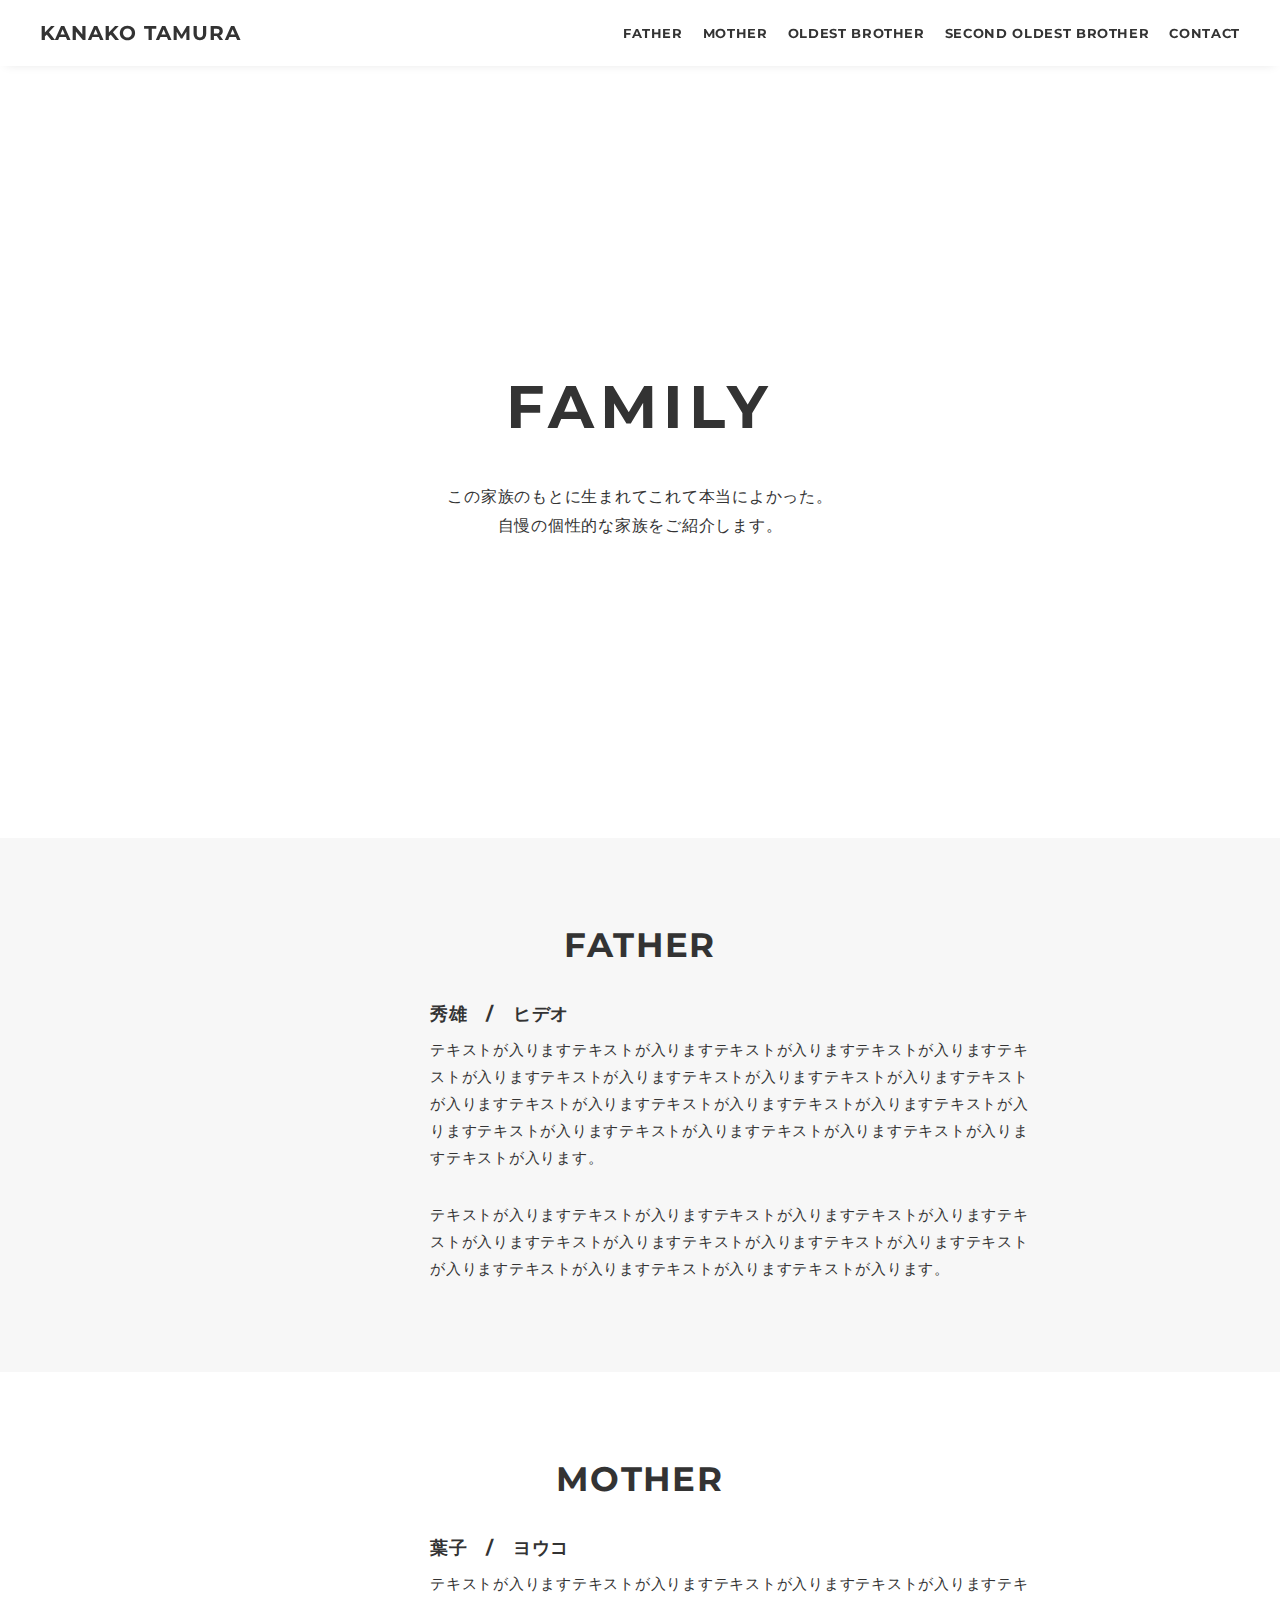
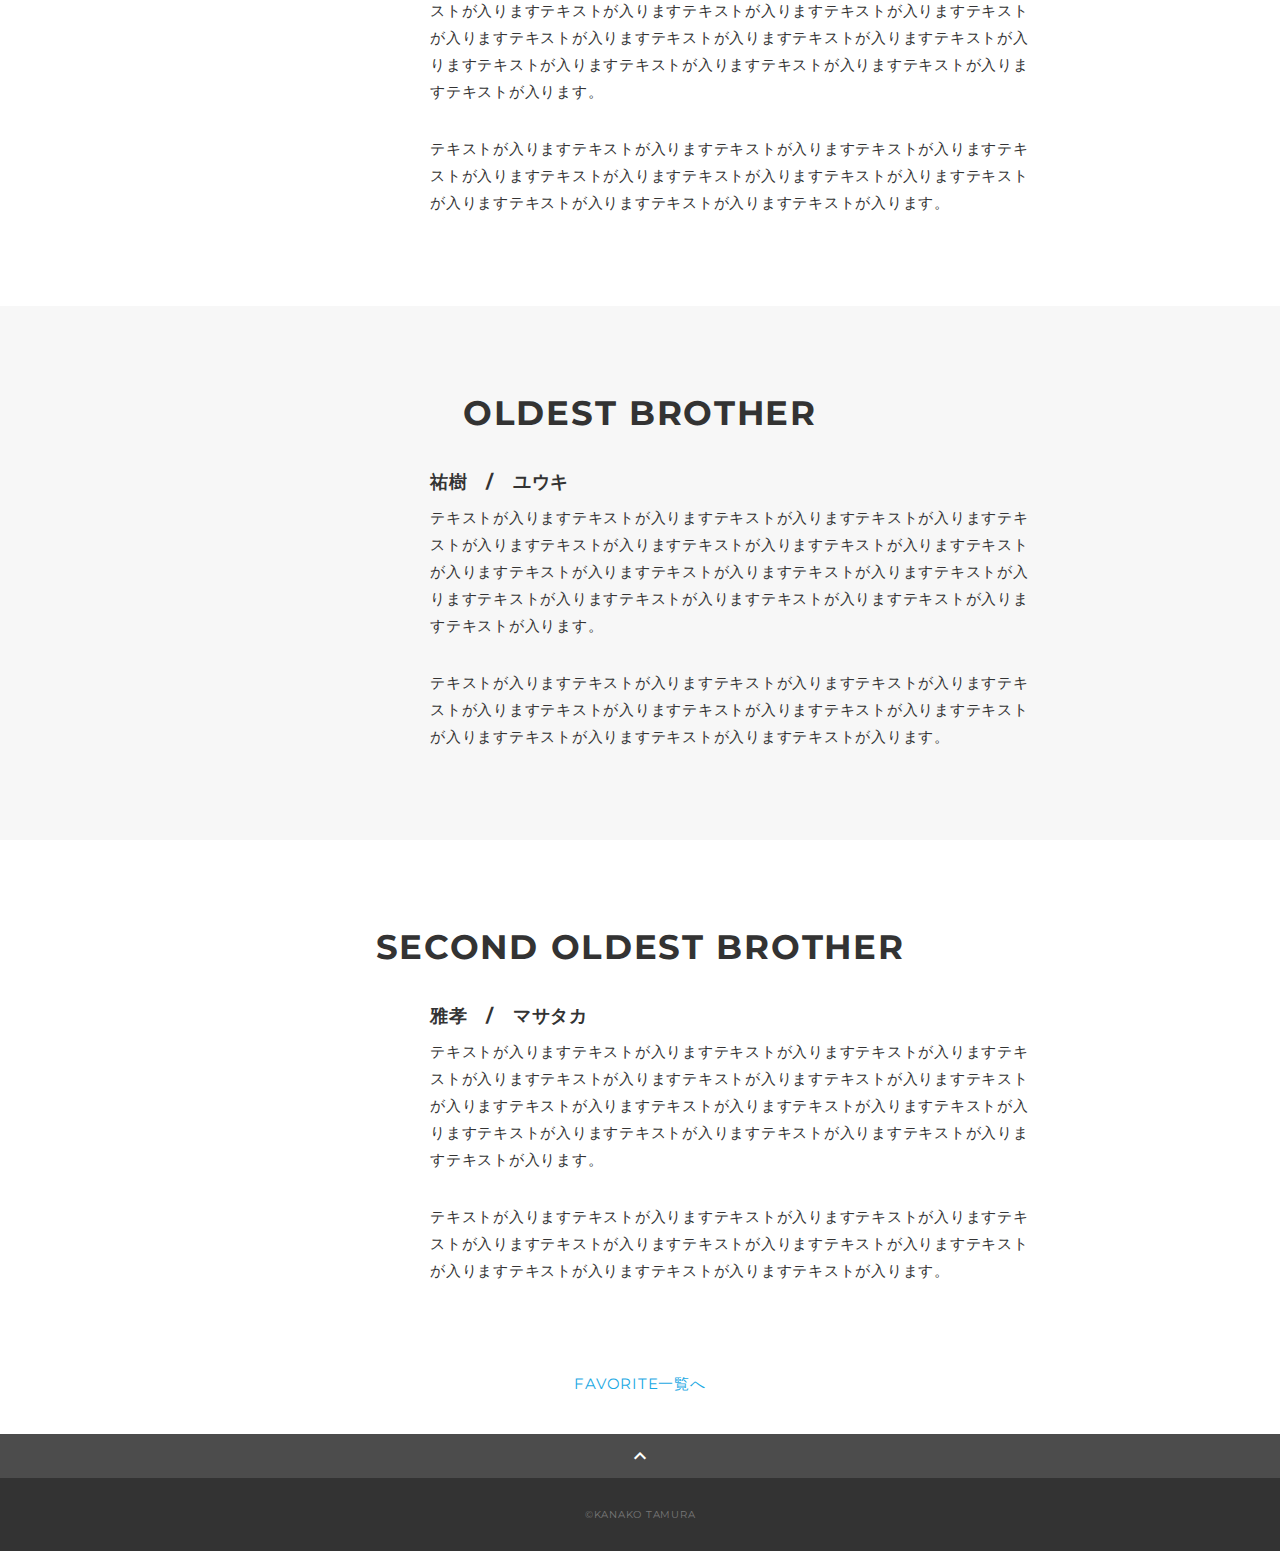
==== WebContent/artists.html @ b6040c91 "eclipseからsixth commit" ====
<!DOCTYPE html>
<html>
<head>
  <meta charset="utf-8">
  <meta name="viewport" content="width=device-width,initial-scale=1">
  <meta name="auther"content="KANAKO TAMURA">
  <meta name="description" content="KANAKO TAMURAのポートフォリオサイトです" />
  <title>KANAKO TAMURA 自己紹介サイト</title>
  <link rel="preconnect" href="https://fonts.gstatic.com">
  <link href="https://fonts.googleapis.com/css2?family=Montserrat:wght@400;700&display=swap" rel="stylesheet">
  <link href="https://fonts.googleapis.com/css?family=Material+Icons+Outlined" rel="stylesheet">
  <link href="css/ress.css" media="all" rel="stylesheet" type="text/css" />
  <link href="css/familystyle.css" media="all" rel="stylesheet" type="text/css" />
  <link rel="shortcut icon" href="img/icon.png" />
  <link rel=”canonical” href=”URLが入る” />
</head>

<body>
  <div class="wrapper">

    <!-- header -->
    <header class="header ">
      <div class="container">
        <h1 class="header-logo">
          <a href="index.html">KANAKO TAMURA</a>
        </h1>
        <nav class="gnav">
          <ul class="gnav-list">
            <li class="gnav-item"><a href="#father">FATHER</a></li>
            <li class="gnav-item"><a href="#mother">MOTHER</a></li>
            <li class="gnav-item"><a href="#oldest brother">OLDEST BROTHER</a></li>
            <li class="gnav-item"><a href="#second oldest brother">SECOND OLDEST BROTHER</a></li>
            <li class="gnav-item"><a href="#contact">CONTACT</a></li>
          </ul>
        </nav>
      </div>
    </header>
    <!-- /header -->

    <main class="content">

    <!-- mv -->
      <div class="mv">
        <div class="mv-container">
          <p class="mv-title">FAMILY</p>
          <p class="mv-text">
            この家族のもとに生まれてこれて<br class="sp-only">本当によかった。<br>
            自慢の個性的な<br class="sp-only">家族をご紹介します。<br>
          </p>
        </div>
      </div>
      <!-- /mv -->

    <!-- father -->
      <section class="father section" id="father">
        <div class="container">
          <h2 class="title">FATHER</h2>
          <div class="profile">
            <p class="profile-img">
              <img src="img/profile.jpg" alt="">
            </p>
            <div class="profile-body">
            <h3>秀雄　/　ヒデオ</h3>
              <p>
                テキストが入りますテキストが入りますテキストが入りますテキストが入りますテキストが入りますテキストが入りますテキストが入りますテキストが入りますテキストが入りますテキストが入りますテキストが入りますテキストが入りますテキストが入りますテキストが入りますテキストが入りますテキストが入りますテキストが入りますテキストが入ります。
              </p>
              <p>
                テキストが入りますテキストが入りますテキストが入りますテキストが入りますテキストが入りますテキストが入りますテキストが入りますテキストが入りますテキストが入りますテキストが入りますテキストが入りますテキストが入ります。
              </p>
            </div>
          </div>
        </div>
      </section>
      <!-- /father -->

      <!-- mother -->
      <section class="maother section" id="mother">
        <div class="container">
          <h2 class="title">MOTHER</h2>
          <div class="profile">
            <p class="profile-img">
              <img src="img/profile.jpg" alt="">
            </p>
            <div class="profile-body">
            <h3>葉子　/　ヨウコ</h3>
              <p>
                テキストが入りますテキストが入りますテキストが入りますテキストが入りますテキストが入りますテキストが入りますテキストが入りますテキストが入りますテキストが入りますテキストが入りますテキストが入りますテキストが入りますテキストが入りますテキストが入りますテキストが入りますテキストが入りますテキストが入りますテキストが入ります。
              </p>
              <p>
                テキストが入りますテキストが入りますテキストが入りますテキストが入りますテキストが入りますテキストが入りますテキストが入りますテキストが入りますテキストが入りますテキストが入りますテキストが入りますテキストが入ります。
              </p>
            </div>
          </div>
        </div>
      </section>
      <!-- /mother -->

      <!-- oldest brother -->
      <section class="oldest brother section" id="oldest brother">
        <div class="container">
          <h2 class="title">OLDEST BROTHER</h2>
          <div class="profile">
            <p class="profile-img">
              <img src="img/profile.jpg" alt="">
            </p>
            <div class="profile-body">
            <h3>祐樹　/　ユウキ</h3>
              <p>
                テキストが入りますテキストが入りますテキストが入りますテキストが入りますテキストが入りますテキストが入りますテキストが入りますテキストが入りますテキストが入りますテキストが入りますテキストが入りますテキストが入りますテキストが入りますテキストが入りますテキストが入りますテキストが入りますテキストが入りますテキストが入ります。
              </p>
              <p>
                テキストが入りますテキストが入りますテキストが入りますテキストが入りますテキストが入りますテキストが入りますテキストが入りますテキストが入りますテキストが入りますテキストが入りますテキストが入りますテキストが入ります。
              </p>
            </div>
          </div>
        </div>
      </section>
      <!-- /oldest brother -->

      <!-- second oldest brother -->
      <section class="second oldest brother section" id="second oldest brother">
        <div class="container">
          <h2 class="title">SECOND OLDEST BROTHER</h2>
          <div class="profile">
            <p class="profile-img">
              <img src="img/profile.jpg" alt="">
            </p>
            <div class="profile-body">
            <h3>雅孝　/　マサタカ</h3>
              <p>
                テキストが入りますテキストが入りますテキストが入りますテキストが入りますテキストが入りますテキストが入りますテキストが入りますテキストが入りますテキストが入りますテキストが入りますテキストが入りますテキストが入りますテキストが入りますテキストが入りますテキストが入りますテキストが入りますテキストが入りますテキストが入ります。
              </p>
              <p>
                テキストが入りますテキストが入りますテキストが入りますテキストが入りますテキストが入りますテキストが入りますテキストが入りますテキストが入りますテキストが入りますテキストが入りますテキストが入りますテキストが入ります。
              </p>
            </div>
          </div>
        </div>
      </section>
      <!-- /second oldest brother -->

      <section>
      <div class="home-link">
            <a href="./#works">FAVORITE一覧へ</a>
        </div>
      </section>

      <div class="page-top" id="js-page-top">
        <span class="material-icons-outlined">expand_less</span>
      </div>
    </main>

    <!-- footer -->
    <footer class="footer">
      <div class="copyright">&copy;KANAKO TAMURA</div>
    </footer>
    <!-- /footer -->

  </div>
  <script src="https://ajax.googleapis.com/ajax/libs/jquery/3.6.0/jquery.min.js"></script>
  <script type='text/javascript' src="js/script.js"></script>
</body>
</html>
---- WebContent/css/ress.css ----
/*!
 * ress.css • v3.0.1
 * MIT License
 * github.com/filipelinhares/ress
 */

/* # =================================================================
   # Global selectors
   # ================================================================= */

html {
  box-sizing: border-box;
  word-break: normal;
  -moz-tab-size: 4;
  tab-size: 4;

  -webkit-text-size-adjust: 100%; /* Prevent adjustments of font size after orientation changes in iOS */
}

*,
::before,
::after {
  box-sizing: inherit;
  background-repeat: no-repeat; /* Set `background-repeat: no-repeat` to all elements and pseudo elements */
}

::before,
::after {
  vertical-align: inherit;
  text-decoration: inherit; /* Inherit text-decoration and vertical align to ::before and ::after pseudo elements */
}

* {
  margin: 0;
  padding: 0; /* Reset `padding` and `margin` of all elements */
}

/* # =================================================================
   # General elements
   # ================================================================= */

hr {
  overflow: visible; /* Show the overflow in Edge and IE */
  height: 0; /* Add the correct box sizing in Firefox */
}

details,
main {
  display: block; /* Render the `main` element consistently in IE. */
}

summary {
  display: list-item; /* Add the correct display in all browsers */
}

small {
  font-size: 80%; /* Set font-size to 80% in `small` elements */
}

[hidden] {
  display: none; /* Add the correct display in IE */
}

abbr[title] {
  /* Add the correct text decoration in Chrome, Edge, IE, Opera, and Safari */
  text-decoration: underline;
  text-decoration: underline dotted;
  border-bottom: none; /* Remove the bottom border in Chrome 57 */
}

a {
  background-color: transparent; /* Remove the gray background on active links in IE 10 */
}

a:active,
a:hover {
  outline-width: 0; /* Remove the outline when hovering in all browsers */
}

code,
kbd,
pre,
samp {
  font-family: monospace, monospace; /* Specify the font family of code elements */
}

pre {
  font-size: 1em; /* Correct the odd `em` font sizing in all browsers */
}

b,
strong {
  font-weight: bolder; /* Add the correct font weight in Chrome, Edge, and Safari */
}

/* https://gist.github.com/unruthless/413930 */
sub,
sup {
  position: relative;
  font-size: 75%;
  line-height: 0;
  vertical-align: baseline;
}

sub {
  bottom: -.25em;
}

sup {
  top: -.5em;
}

/* # =================================================================
   # Forms
   # ================================================================= */

input {
  border-radius: 0;
}

/* Replace pointer cursor in disabled elements */
[disabled] {
  cursor: default;
}

[type="number"]::-webkit-container-spin-button,
[type="number"]::-webkit-outer-spin-button {
  height: auto; /* Correct the cursor style of increment and decrement buttons in Chrome */
}

[type="search"] {
  outline-offset: -2px; /* Correct the outline style in Safari */

  -webkit-appearance: textfield; /* Correct the odd appearance in Chrome and Safari */
}

[type="search"]::-webkit-search-decoration {
  -webkit-appearance: none; /* Remove the container padding in Chrome and Safari on macOS */
}

textarea {
  overflow: auto; /* Internet Explorer 11+ */
  resize: vertical; /* Specify textarea resizability */
}

button,
input,
optgroup,
select,
textarea {
  font: inherit; /* Specify font inheritance of form elements */
}

optgroup {
  font-weight: bold; /* Restore the font weight unset by the previous rule */
}

button {
  overflow: visible; /* Address `overflow` set to `hidden` in IE 8/9/10/11 */
}

button,
select {
  text-transform: none; /* Firefox 40+, Internet Explorer 11- */
}

/* Apply cursor pointer to button elements */
button,
[type="button"],
[type="reset"],
[type="submit"],
[role="button"] {
  cursor: pointer;
  color: inherit;
}

/* Remove container padding and border in Firefox 4+ */
button::-moz-focus-container,
[type="button"]::-moz-focus-container,
[type="reset"]::-moz-focus-container,
[type="submit"]::-moz-focus-container {
  padding: 0;
  border-style: none;
}

/* Replace focus style removed in the border reset above */
button:-moz-focusring,
[type="button"]::-moz-focus-container,
[type="reset"]::-moz-focus-container,
[type="submit"]::-moz-focus-container {
  outline: 1px dotted ButtonText;
}

button,
html [type="button"],
/* Prevent a WebKit bug where (2) destroys native `audio` and `video`controls in Android 4 */
[type="reset"],
[type="submit"] {
  -webkit-appearance: button; /* Correct the inability to style clickable types in iOS */
}

/* Remove the default button styling in all browsers */
button,
input,
select,
textarea {
  border-style: none;
  background-color: transparent;
}

/* Style select like a standard input */
select {
  -webkit-appearance: none; /* Chrome 41+ */
  -moz-appearance: none; /* Firefox 36+ */
}

select::-ms-expand {
  display: none; /* Internet Explorer 11+ */
}

select::-ms-value {
  color: currentColor; /* Internet Explorer 11+ */
}

legend {
  display: table; /* Correct the text wrapping in Edge and IE */
  max-width: 100%; /* Correct the text wrapping in Edge and IE */
  max-width: 100%; /* Correct the text wrapping in Edge 18- and IE */
  white-space: normal; /* Correct the text wrapping in Edge and IE */
  color: inherit; /* Correct the color inheritance from `fieldset` elements in IE */
  border: 0; /* Correct `color` not being inherited in IE 8/9/10/11 */
}

::-webkit-file-upload-button {
  font: inherit; /* Change font properties to `inherit` in Chrome and Safari */
  color: inherit;
  /* Correct the inability to style clickable types in iOS and Safari */

  -webkit-appearance: button;
}

/* # =================================================================
   # Specify media element style
   # ================================================================= */

img {
  border-style: none; /* Remove border when inside `a` element in IE 8/9/10 */
}

/* Add the correct vertical alignment in Chrome, Firefox, and Opera */
progress {
  vertical-align: baseline;
}

/* # =================================================================
   # Accessibility
   # ================================================================= */

/* Hide content from screens but not screenreaders */
@media screen {
  [hidden~="screen"] {
    display: inherit;
  }
  [hidden~="screen"]:not(:active):not(:focus):not(:target) {
    position: absolute !important;
    clip: rect(0 0 0 0) !important;
  }
}

/* Specify the progress cursor of updating elements */
[aria-busy="true"] {
  cursor: progress;
}

/* Specify the pointer cursor of trigger elements */
[aria-controls] {
  cursor: pointer;
}

/* Specify the unstyled cursor of disabled, not-editable, or otherwise inoperable elements */
[aria-disabled] {
  cursor: default;
}
---- WebContent/css/familystyle.css ----
body {
  font-family: "Montserrat","Helvetica Neue",Arial,"Hiragino Kaku Gothic ProN","Hiragino Sans",Meiryo,sans-serif;
  font-size: 15px;
  letter-spacing: .05em;
  color: #333;
}

a {
  transition: opacity .3s;
  text-decoration: none;
  color: #1ca9e3;
}

img {
  max-width: 100%;
  height: auto;
  vertical-align: bottom;
  border-style: none;
}
.pc-only {
  display: block;
}

.sp-only {
  display: none;
}

/*--------------------------------
 レイアウト
---------------------------------*/
.wrapper {
  padding-top: 73px;
}

.section {
  padding: 90px 0;
}

.section:nth-of-type(odd) {
  background-color: #f7f7f7;
}

.container {
  max-width: 1340px;
  margin: 0 auto;
  padding: 0 40px;
}

/*--------------------------------
 見出し
---------------------------------*/
.title {
  font-size: 34px;
  font-weight: bold;
  line-height: 1;
  margin-bottom: 40px;
  text-align: center;
  letter-spacing: .05em;
  color: #333;
}

.lead {
  font-size: 16px;
  line-height: 1.8;
  margin-bottom: 30px;
}

/*--------------------------------
ヘッダー
---------------------------------*/
.header {
  position: fixed;
  top: 0;
  z-index: 1;
  width: 100%;
  background-color: #fff;
  box-shadow: 0 5px 10px -6px rgba(0,0,0,.1);
}

.header .container {
  display: flex;
  align-items: center;
  justify-content: space-between;
  padding: 20px 40px;
}

.header-logo {
  font-size: 20px;
  font-weight: bold;
  line-height: 1.2;
  margin-right: 20px;
  letter-spacing: .05em;
}

.header-logo a {
  color: #333;
}

.gnav-list {
  display: flex;
  justify-content: space-between;
  list-style: none;
}

.gnav-item:not(:last-child) {
  margin-right: 20px;
}

.gnav-item a {
  position: relative;
  font-size: 13px;
  font-weight: bold;
  display: inline-block;
  padding: 5px 0;
  transition: .3s;
  letter-spacing: .05em;
  color: #333;
}
.gnav-item a:after {
  position: absolute;
  bottom: 0;
  left: 50%;
  width: 0;
  height: 3px;
  content: "";
  transition: .3s;
  -webkit-transform: translateX(-50%);
  transform: translateX(-50%);
  background-color: #333;
}

.gnav-item a:hover:after {
  width: 100%;
}

/*--------------------------------
 メインビジュアル
---------------------------------*/
.mv {
  display: flex;
  align-items: center;
  justify-content: center;
  height: 85vh;
  text-align: center;
}

.mv-container {
  padding: 0 40px;
}

.mv-title {
  font-size: 60px;
  font-weight: bold;
  line-height: 1.2;
  margin-bottom: 40px;
  letter-spacing: .1em;
}

.mv-text {
  font-size: 16px;
  line-height: 1.8;
}


/*--------------------------------
 FAMILY
---------------------------------*/
.profile {
  display: flex;
  flex-wrap: wrap;
  max-width: 800px;
  margin: 0 auto;
}

.profile-img {
  width: 20%;
  margin-right: 30px;
  border-radius: 50%;
}
.profile-img img {
  border-radius: 50%;
  box-shadow: 0px 0px 5px #999;
}

.profile-body {
  flex: 1;
}

.profile-body h3{
  margin-bottom: 10px;
}

.profile-body p {
  font-size: 15px;
  line-height: 1.8;
}

.profile-body p:not(:last-child) {
  margin-bottom: 30px;
}

.home-link {
  text-align: center;
  margin-bottom: 40px;
}

/*--------------------------------
 ページトップ
---------------------------------*/
.page-top {
  font-weight: bold;
  padding: 10px;
  cursor: pointer;
  text-align: center;
  background-color: #4c4c4c;
}

.page-top .material-icons-outlined {
  vertical-align: bottom;
  color: #fff;
}

/*--------------------------------
 フッター
---------------------------------*/
.footer {
  padding: 30px;
  background-color: #333;
}

.copyright {
  font-size: 10px;
  text-align: center;
  color: #797979;
}
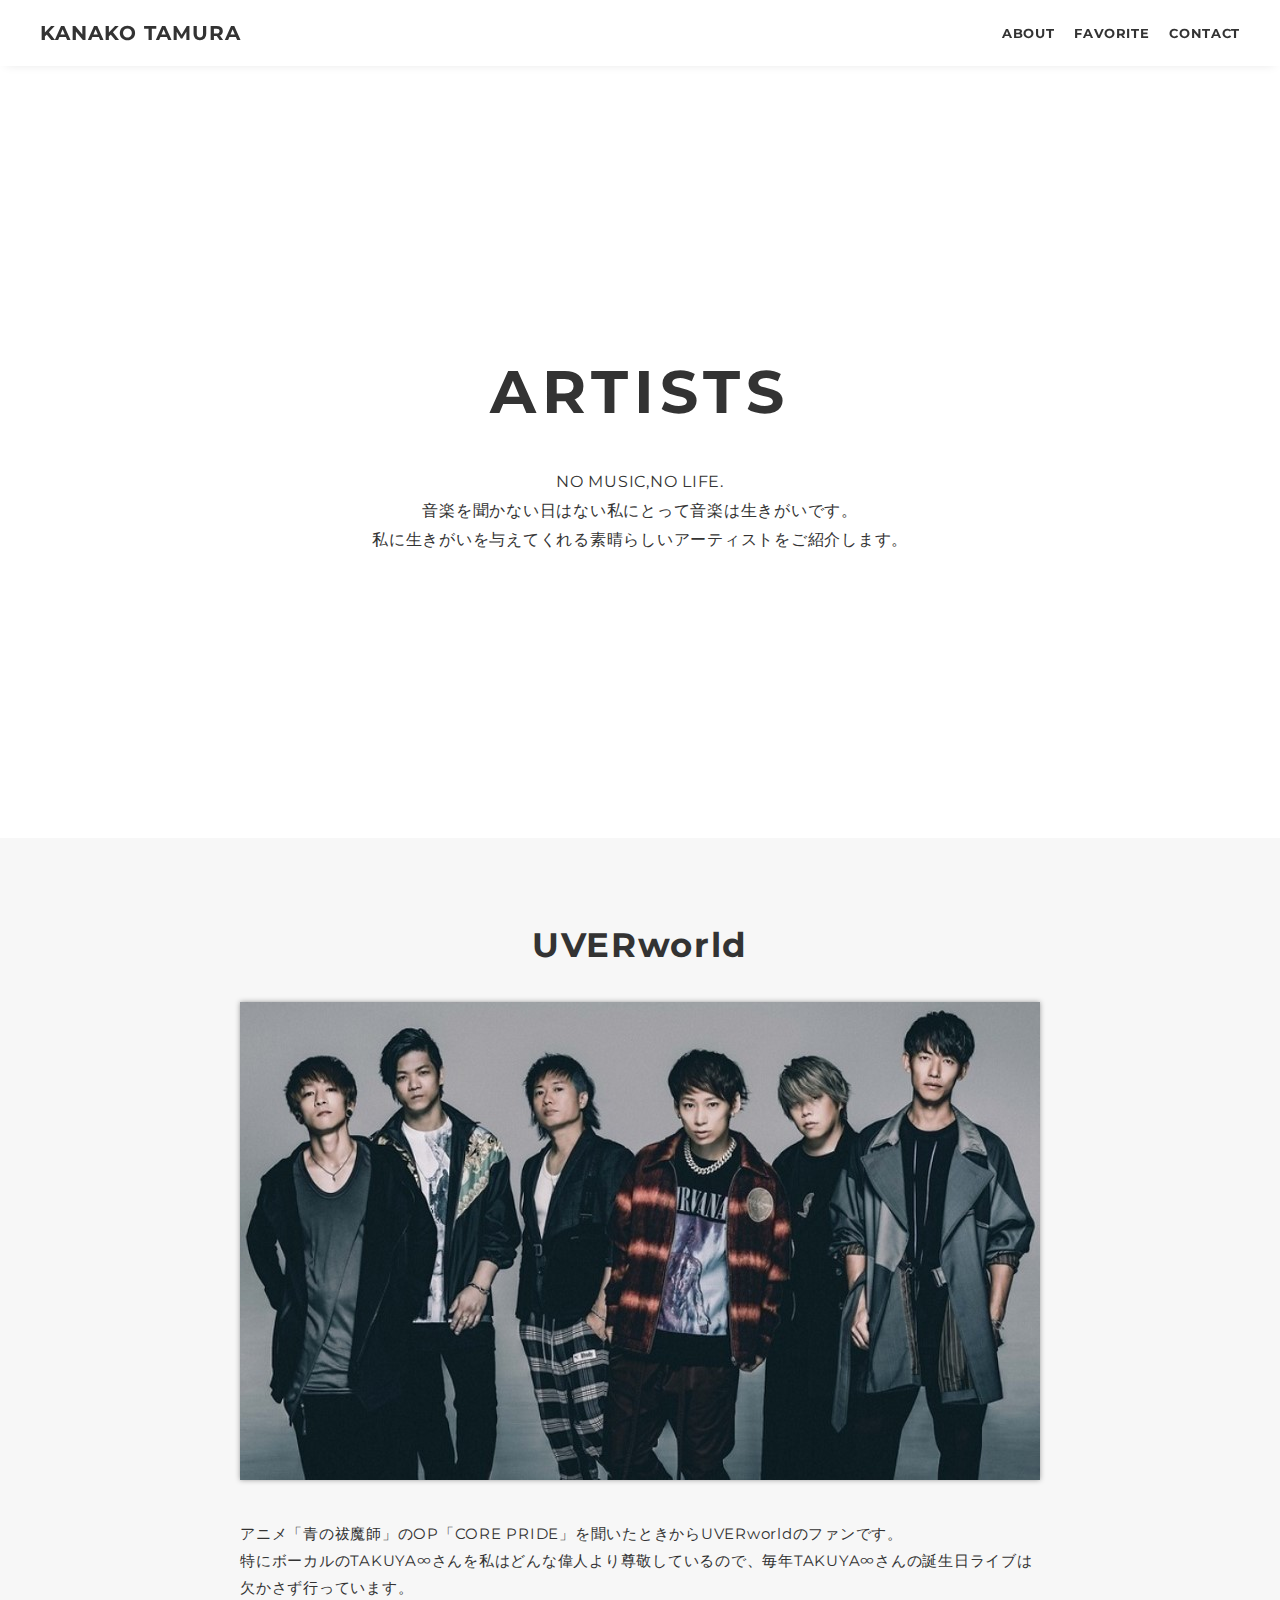
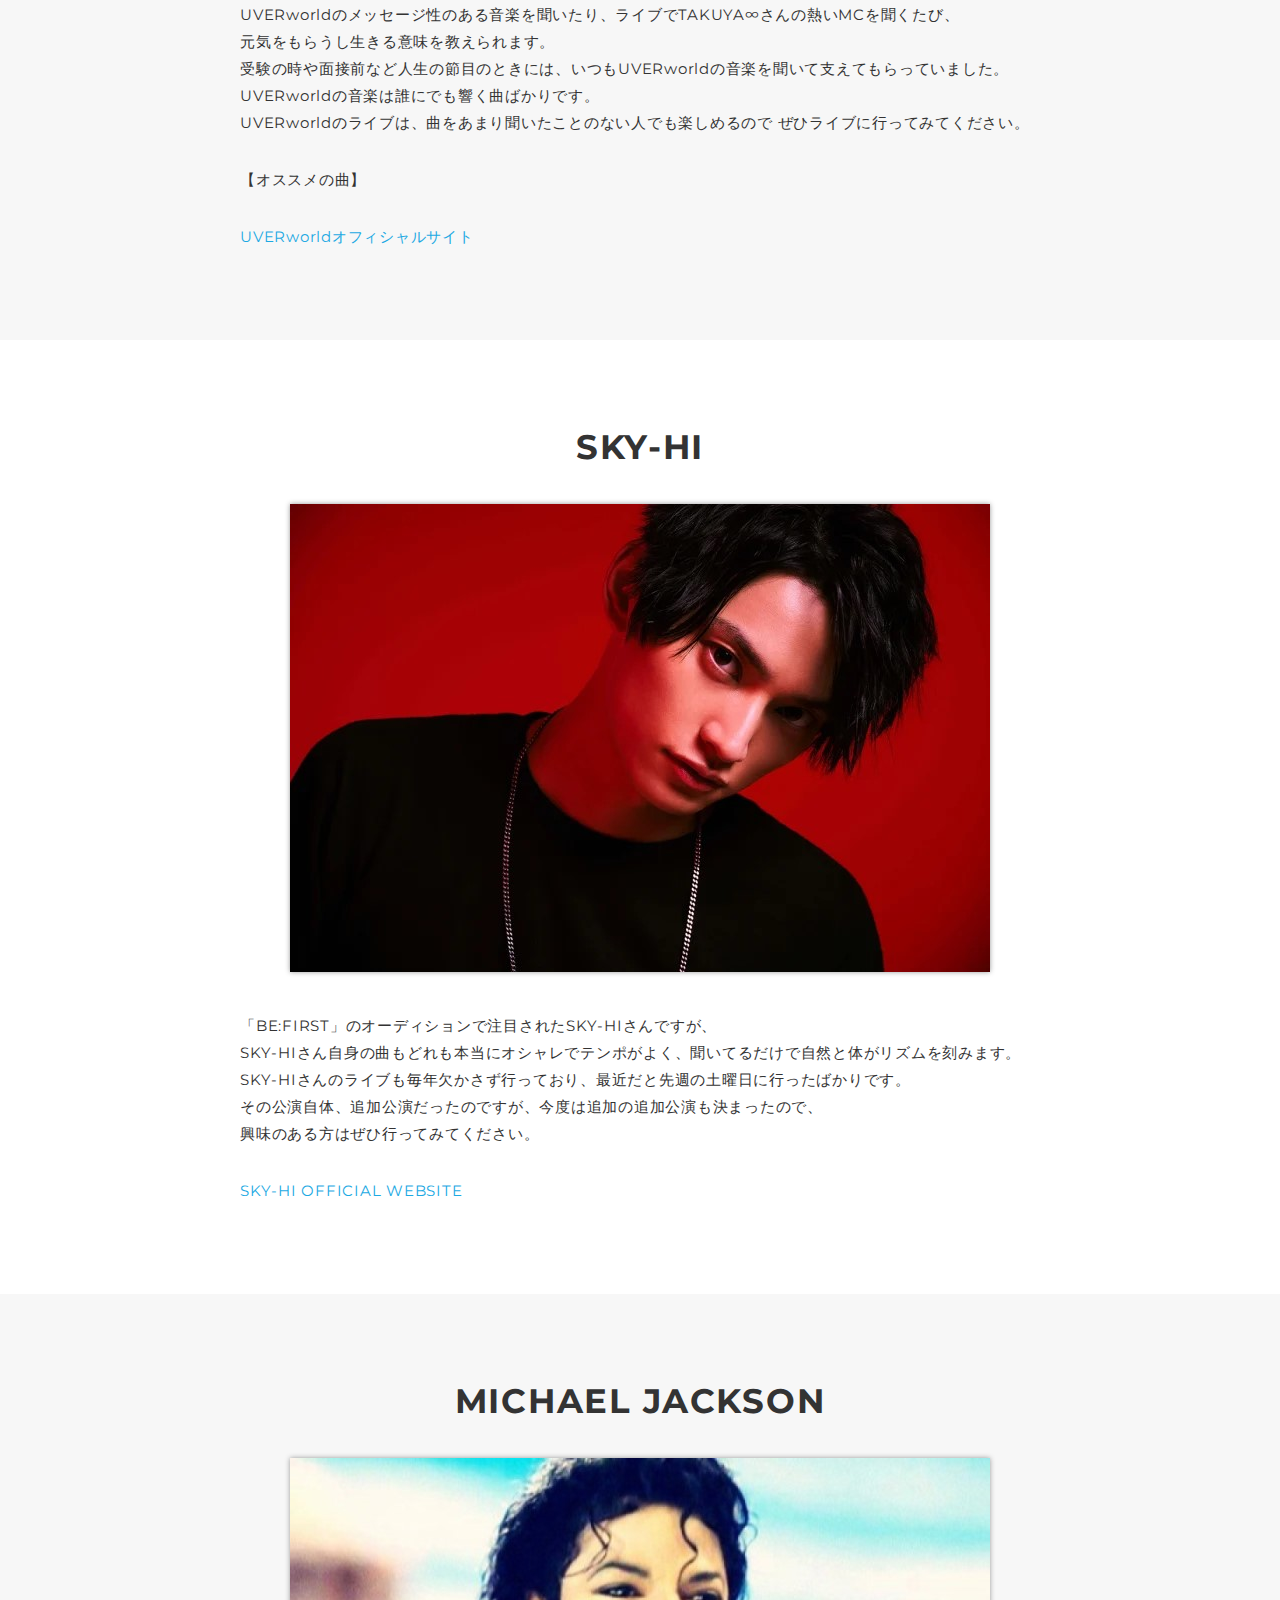
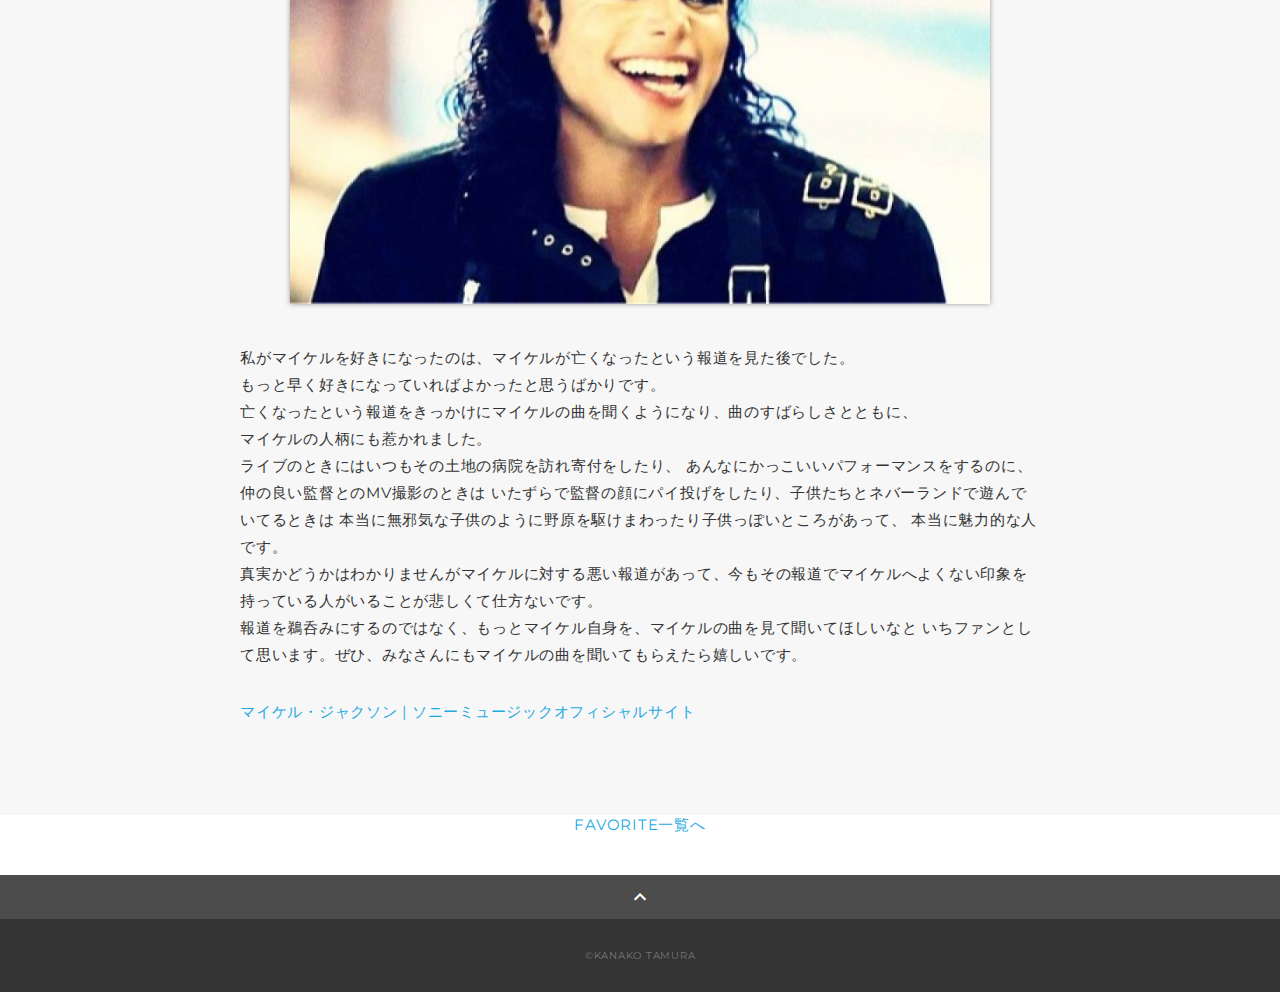
==== commit 2bce0bb4: "eclipseからseventh commit" ====
--- a/WebContent/artists.html
+++ b/WebContent/artists.html
@@ -10,7 +10,7 @@
   <link href="https://fonts.googleapis.com/css2?family=Montserrat:wght@400;700&display=swap" rel="stylesheet">
   <link href="https://fonts.googleapis.com/css?family=Material+Icons+Outlined" rel="stylesheet">
   <link href="css/ress.css" media="all" rel="stylesheet" type="text/css" />
-  <link href="css/familystyle.css" media="all" rel="stylesheet" type="text/css" />
+  <link href="css/artistsstyle.css" media="all" rel="stylesheet" type="text/css" />
   <link rel="shortcut icon" href="img/icon.png" />
   <link rel=”canonical” href=”URLが入る” />
 </head>
@@ -26,11 +26,9 @@
         </h1>
         <nav class="gnav">
           <ul class="gnav-list">
-            <li class="gnav-item"><a href="#father">FATHER</a></li>
-            <li class="gnav-item"><a href="#mother">MOTHER</a></li>
-            <li class="gnav-item"><a href="#oldest brother">OLDEST BROTHER</a></li>
-            <li class="gnav-item"><a href="#second oldest brother">SECOND OLDEST BROTHER</a></li>
-            <li class="gnav-item"><a href="#contact">CONTACT</a></li>
+            <li class="gnav-item"><a href="index.html#about">ABOUT</a></li>
+            <li class="gnav-item"><a href="index.html#favorite">FAVORITE</a></li>
+            <li class="gnav-item"><a href="index.html#contact">CONTACT</a></li>
           </ul>
         </nav>
       </div>
@@ -42,10 +40,11 @@
     <!-- mv -->
       <div class="mv">
         <div class="mv-container">
-          <p class="mv-title">FAMILY</p>
+          <p class="mv-title">ARTISTS</p>
           <p class="mv-text">
-            この家族のもとに生まれてこれて<br class="sp-only">本当によかった。<br>
-            自慢の個性的な<br class="sp-only">家族をご紹介します。<br>
+            NO MUSIC,<br class="sp-only">NO LIFE.<br>
+            音楽を聞かない日はない私にとって<br class="sp-only">音楽は生きがいです。<br>
+            私に生きがいを与えてくれる素晴らしいアーティストをご紹介します。
           </p>
         </div>
       </div>
@@ -54,90 +53,106 @@
     <!-- father -->
       <section class="father section" id="father">
         <div class="container">
-          <h2 class="title">FATHER</h2>
-          <div class="profile">
-            <p class="profile-img">
-              <img src="img/profile.jpg" alt="">
-            </p>
+          <h2 class="title">UVERworld</h2>
+          <div class="profile-img">
+              <img src="img/artists2.jpg" alt="">
+            </div>
+            <div class="profile">
             <div class="profile-body">
-            <h3>秀雄　/　ヒデオ</h3>
               <p>
-                テキストが入りますテキストが入りますテキストが入りますテキストが入りますテキストが入りますテキストが入りますテキストが入りますテキストが入りますテキストが入りますテキストが入りますテキストが入りますテキストが入りますテキストが入りますテキストが入りますテキストが入りますテキストが入りますテキストが入りますテキストが入ります。
+              アニメ「青の祓魔師」のOP「CORE PRIDE」を聞いたときからUVERworldのファンです。
+              <br>
+              特にボーカルのTAKUYA∞さんを私はどんな偉人より尊敬しているので、毎年TAKUYA∞さんの誕生日ライブは
+              <br>欠かさず行っています。
+              <br>
+              UVERworldのメッセージ性のある音楽を聞いたり、ライブでTAKUYA∞さんの熱いMCを聞くたび、
+              <br>元気をもらうし生きる意味を教えられます。
+              <br>
+              受験の時や面接前など人生の節目のときには、いつもUVERworldの音楽を聞いて支えてもらっていました。
+               UVERworldの音楽は誰にでも響く曲ばかりです。
+               <br>
+               UVERworldのライブは、曲をあまり聞いたことのない人でも楽しめるので
+               ぜひライブに行ってみてください。
               </p>
               <p>
-                テキストが入りますテキストが入りますテキストが入りますテキストが入りますテキストが入りますテキストが入りますテキストが入りますテキストが入りますテキストが入りますテキストが入りますテキストが入りますテキストが入ります。
+              【オススメの曲】
               </p>
+              <p>
+              <a href="https://www.uverworld.com#homepage_design">UVERworldオフィシャルサイト</a>
+                </p>
             </div>
           </div>
         </div>
       </section>
       <!-- /father -->
 
-      <!-- mother -->
-      <section class="maother section" id="mother">
+      <!-- father -->
+      <section class="father section" id="father">
         <div class="container">
-          <h2 class="title">MOTHER</h2>
-          <div class="profile">
-            <p class="profile-img">
-              <img src="img/profile.jpg" alt="">
-            </p>
+          <h2 class="title">SKY-HI</h2>
+          <div class="profile-img">
+              <img src="img/artists3.jpg" alt="">
+            </div>
+            <div class="profile">
             <div class="profile-body">
-            <h3>葉子　/　ヨウコ</h3>
               <p>
-                テキストが入りますテキストが入りますテキストが入りますテキストが入りますテキストが入りますテキストが入りますテキストが入りますテキストが入りますテキストが入りますテキストが入りますテキストが入りますテキストが入りますテキストが入りますテキストが入りますテキストが入りますテキストが入りますテキストが入りますテキストが入ります。
+               「BE:FIRST」のオーディションで注目されたSKY-HIさんですが、
+               <br>
+               SKY-HIさん自身の曲もどれも本当にオシャレでテンポがよく、聞いてるだけで自然と体がリズムを刻みます。
+               <br>
+               SKY-HIさんのライブも毎年欠かさず行っており、最近だと先週の土曜日に行ったばかりです。
+               <br>
+               その公演自体、追加公演だったのですが、今度は追加の追加公演も決まったので、
+               <br>
+               興味のある方はぜひ行ってみてください。
               </p>
               <p>
-                テキストが入りますテキストが入りますテキストが入りますテキストが入りますテキストが入りますテキストが入りますテキストが入りますテキストが入りますテキストが入りますテキストが入りますテキストが入りますテキストが入ります。
-              </p>
+              <a href="https://avex.jp/skyhi/#homepage_design">SKY-HI OFFICIAL WEBSITE</a>
+                </p>
             </div>
           </div>
         </div>
       </section>
-      <!-- /mother -->
+      <!-- /father -->
 
-      <!-- oldest brother -->
-      <section class="oldest brother section" id="oldest brother">
+      <!-- father -->
+      <section class="father section" id="father">
         <div class="container">
-          <h2 class="title">OLDEST BROTHER</h2>
-          <div class="profile">
-            <p class="profile-img">
-              <img src="img/profile.jpg" alt="">
-            </p>
+          <h2 class="title">MICHAEL JACKSON</h2>
+          <div class="profile-img">
+              <img src="img/artists4.jpg" alt="">
+            </div>
+            <div class="profile">
             <div class="profile-body">
-            <h3>祐樹　/　ユウキ</h3>
               <p>
-                テキストが入りますテキストが入りますテキストが入りますテキストが入りますテキストが入りますテキストが入りますテキストが入りますテキストが入りますテキストが入りますテキストが入りますテキストが入りますテキストが入りますテキストが入りますテキストが入りますテキストが入りますテキストが入りますテキストが入りますテキストが入ります。
+              私がマイケルを好きになったのは、マイケルが亡くなったという報道を見た後でした。
+              <br>
+              もっと早く好きになっていればよかったと思うばかりです。
+              <br>
+              亡くなったという報道をきっかけにマイケルの曲を聞くようになり、曲のすばらしさとともに、
+              <br>
+              マイケルの人柄にも惹かれました。
+              <br>
+              ライブのときにはいつもその土地の病院を訪れ寄付をしたり、
+              あんなにかっこいいパフォーマンスをするのに、仲の良い監督とのMV撮影のときは
+              いたずらで監督の顔にパイ投げをしたり、子供たちとネバーランドで遊んでいてるときは
+              本当に無邪気な子供のように野原を駆けまわったり子供っぽいところがあって、
+              本当に魅力的な人です。
+              <br>
+              真実かどうかはわかりませんがマイケルに対する悪い報道があって、今もその報道でマイケルへよくない印象を
+              持っている人がいることが悲しくて仕方ないです。
+              <br>
+              報道を鵜呑みにするのではなく、もっとマイケル自身を、マイケルの曲を見て聞いてほしいなと
+              いちファンとして思います。ぜひ、みなさんにもマイケルの曲を聞いてもらえたら嬉しいです。
               </p>
               <p>
-                テキストが入りますテキストが入りますテキストが入りますテキストが入りますテキストが入りますテキストが入りますテキストが入りますテキストが入りますテキストが入りますテキストが入りますテキストが入りますテキストが入ります。
-              </p>
+              <a href="https://www.sonymusic.co.jp/artist/MichaelJackson/#homepage_design">マイケル・ジャクソン | ソニーミュージックオフィシャルサイト</a>
+                </p>
             </div>
           </div>
         </div>
       </section>
-      <!-- /oldest brother -->
-
-      <!-- second oldest brother -->
-      <section class="second oldest brother section" id="second oldest brother">
-        <div class="container">
-          <h2 class="title">SECOND OLDEST BROTHER</h2>
-          <div class="profile">
-            <p class="profile-img">
-              <img src="img/profile.jpg" alt="">
-            </p>
-            <div class="profile-body">
-            <h3>雅孝　/　マサタカ</h3>
-              <p>
-                テキストが入りますテキストが入りますテキストが入りますテキストが入りますテキストが入りますテキストが入りますテキストが入りますテキストが入りますテキストが入りますテキストが入りますテキストが入りますテキストが入りますテキストが入りますテキストが入りますテキストが入りますテキストが入りますテキストが入りますテキストが入ります。
-              </p>
-              <p>
-                テキストが入りますテキストが入りますテキストが入りますテキストが入りますテキストが入りますテキストが入りますテキストが入りますテキストが入りますテキストが入りますテキストが入りますテキストが入りますテキストが入ります。
-              </p>
-            </div>
-          </div>
-        </div>
-      </section>
-      <!-- /second oldest brother -->
+      <!-- /father -->
 
       <section>
       <div class="home-link">
--- a/WebContent/css/artistsstyle.css
+++ b/WebContent/css/artistsstyle.css
@@ -0,0 +1,236 @@
+body {
+  font-family: "Montserrat","Helvetica Neue",Arial,"Hiragino Kaku Gothic ProN","Hiragino Sans",Meiryo,sans-serif;
+  font-size: 15px;
+  letter-spacing: .05em;
+  color: #333;
+}
+
+a {
+  transition: opacity .3s;
+  text-decoration: none;
+  color: #1ca9e3;
+}
+
+img {
+  max-width: 100%;
+  height: auto;
+  vertical-align: bottom;
+  border-style: none;
+}
+.pc-only {
+  display: block;
+}
+
+.sp-only {
+  display: none;
+}
+
+/*--------------------------------
+ レイアウト
+---------------------------------*/
+.wrapper {
+  padding-top: 73px;
+}
+
+.section {
+  padding: 90px 0;
+}
+
+.section:nth-of-type(odd) {
+  background-color: #f7f7f7;
+}
+
+.container {
+  max-width: 1340px;
+  margin: 0 auto;
+  padding: 0 40px;
+}
+
+/*--------------------------------
+ 見出し
+---------------------------------*/
+.title {
+  font-size: 34px;
+  font-weight: bold;
+  line-height: 1;
+  margin-bottom: 40px;
+  text-align: center;
+  letter-spacing: .05em;
+  color: #333;
+}
+
+.lead {
+  font-size: 16px;
+  line-height: 1.8;
+  margin-bottom: 30px;
+}
+
+/*--------------------------------
+ヘッダー
+---------------------------------*/
+.header {
+  position: fixed;
+  top: 0;
+  z-index: 1;
+  width: 100%;
+  background-color: #fff;
+  box-shadow: 0 5px 10px -6px rgba(0,0,0,.1);
+}
+
+.header .container {
+  display: flex;
+  align-items: center;
+  justify-content: space-between;
+  padding: 20px 40px;
+}
+
+.header-logo {
+  font-size: 20px;
+  font-weight: bold;
+  line-height: 1.2;
+  margin-right: 20px;
+  letter-spacing: .05em;
+}
+
+.header-logo a {
+  color: #333;
+}
+
+.gnav-list {
+  display: flex;
+  justify-content: space-between;
+  list-style: none;
+}
+
+.gnav-item:not(:last-child) {
+  margin-right: 20px;
+}
+
+.gnav-item a {
+  position: relative;
+  font-size: 13px;
+  font-weight: bold;
+  display: inline-block;
+  padding: 5px 0;
+  transition: .3s;
+  letter-spacing: .05em;
+  color: #333;
+}
+.gnav-item a:after {
+  position: absolute;
+  bottom: 0;
+  left: 50%;
+  width: 0;
+  height: 3px;
+  content: "";
+  transition: .3s;
+  -webkit-transform: translateX(-50%);
+  transform: translateX(-50%);
+  background-color: #333;
+}
+
+.gnav-item a:hover:after {
+  width: 100%;
+}
+
+/*--------------------------------
+ メインビジュアル
+---------------------------------*/
+.mv {
+  display: flex;
+  align-items: center;
+  justify-content: center;
+  height: 85vh;
+  text-align: center;
+}
+
+.mv-container {
+  padding: 0 40px;
+}
+
+.mv-title {
+  font-size: 60px;
+  font-weight: bold;
+  line-height: 1.2;
+  margin-bottom: 40px;
+  letter-spacing: .1em;
+}
+
+.mv-text {
+  font-size: 16px;
+  line-height: 1.8;
+}
+
+
+/*--------------------------------
+ FAMILY
+---------------------------------*/
+.profile {
+  display: flex;
+  flex-wrap: wrap;
+  max-width: 800px;
+  margin: 0 auto;
+}
+
+.profile-img{
+  text-align: center;
+}
+
+.profile-img img {
+  text-align: center;
+  box-shadow: 0px 0px 5px #999;
+  margin-bottom: 40px;
+}
+
+.profile-body {
+  flex: 1;
+}
+
+.profile-body h3{
+  margin-bottom: 10px;
+}
+
+.profile-body p {
+  font-size: 15px;
+  line-height: 1.8;
+}
+
+.profile-body p:not(:last-child) {
+  margin-bottom: 30px;
+}
+
+.home-link {
+  text-align: center;
+  margin-bottom: 40px;
+}
+
+/*--------------------------------
+ ページトップ
+---------------------------------*/
+.page-top {
+  font-weight: bold;
+  padding: 10px;
+  cursor: pointer;
+  text-align: center;
+  background-color: #4c4c4c;
+}
+
+.page-top .material-icons-outlined {
+  vertical-align: bottom;
+  color: #fff;
+}
+
+/*--------------------------------
+ フッター
+---------------------------------*/
+.footer {
+  padding: 30px;
+  background-color: #333;
+}
+
+.copyright {
+  font-size: 10px;
+  text-align: center;
+  color: #797979;
+}
+
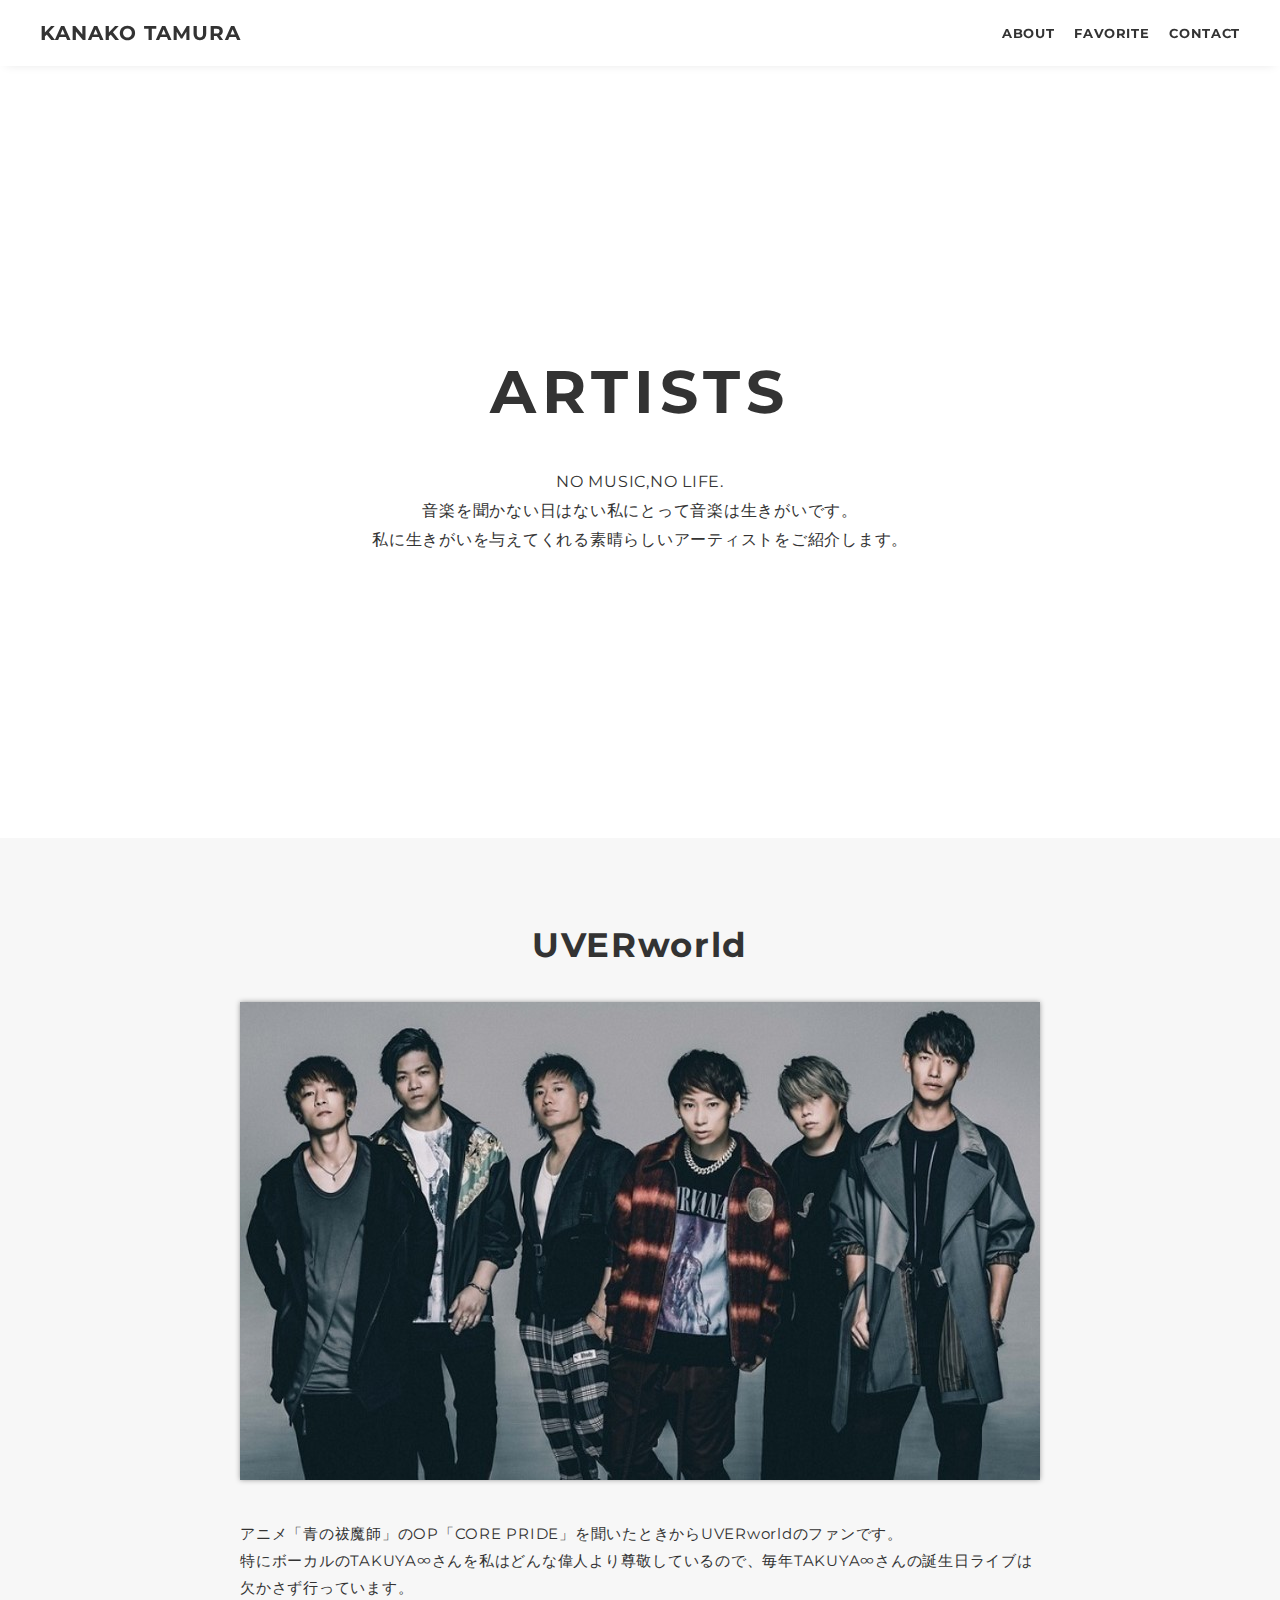
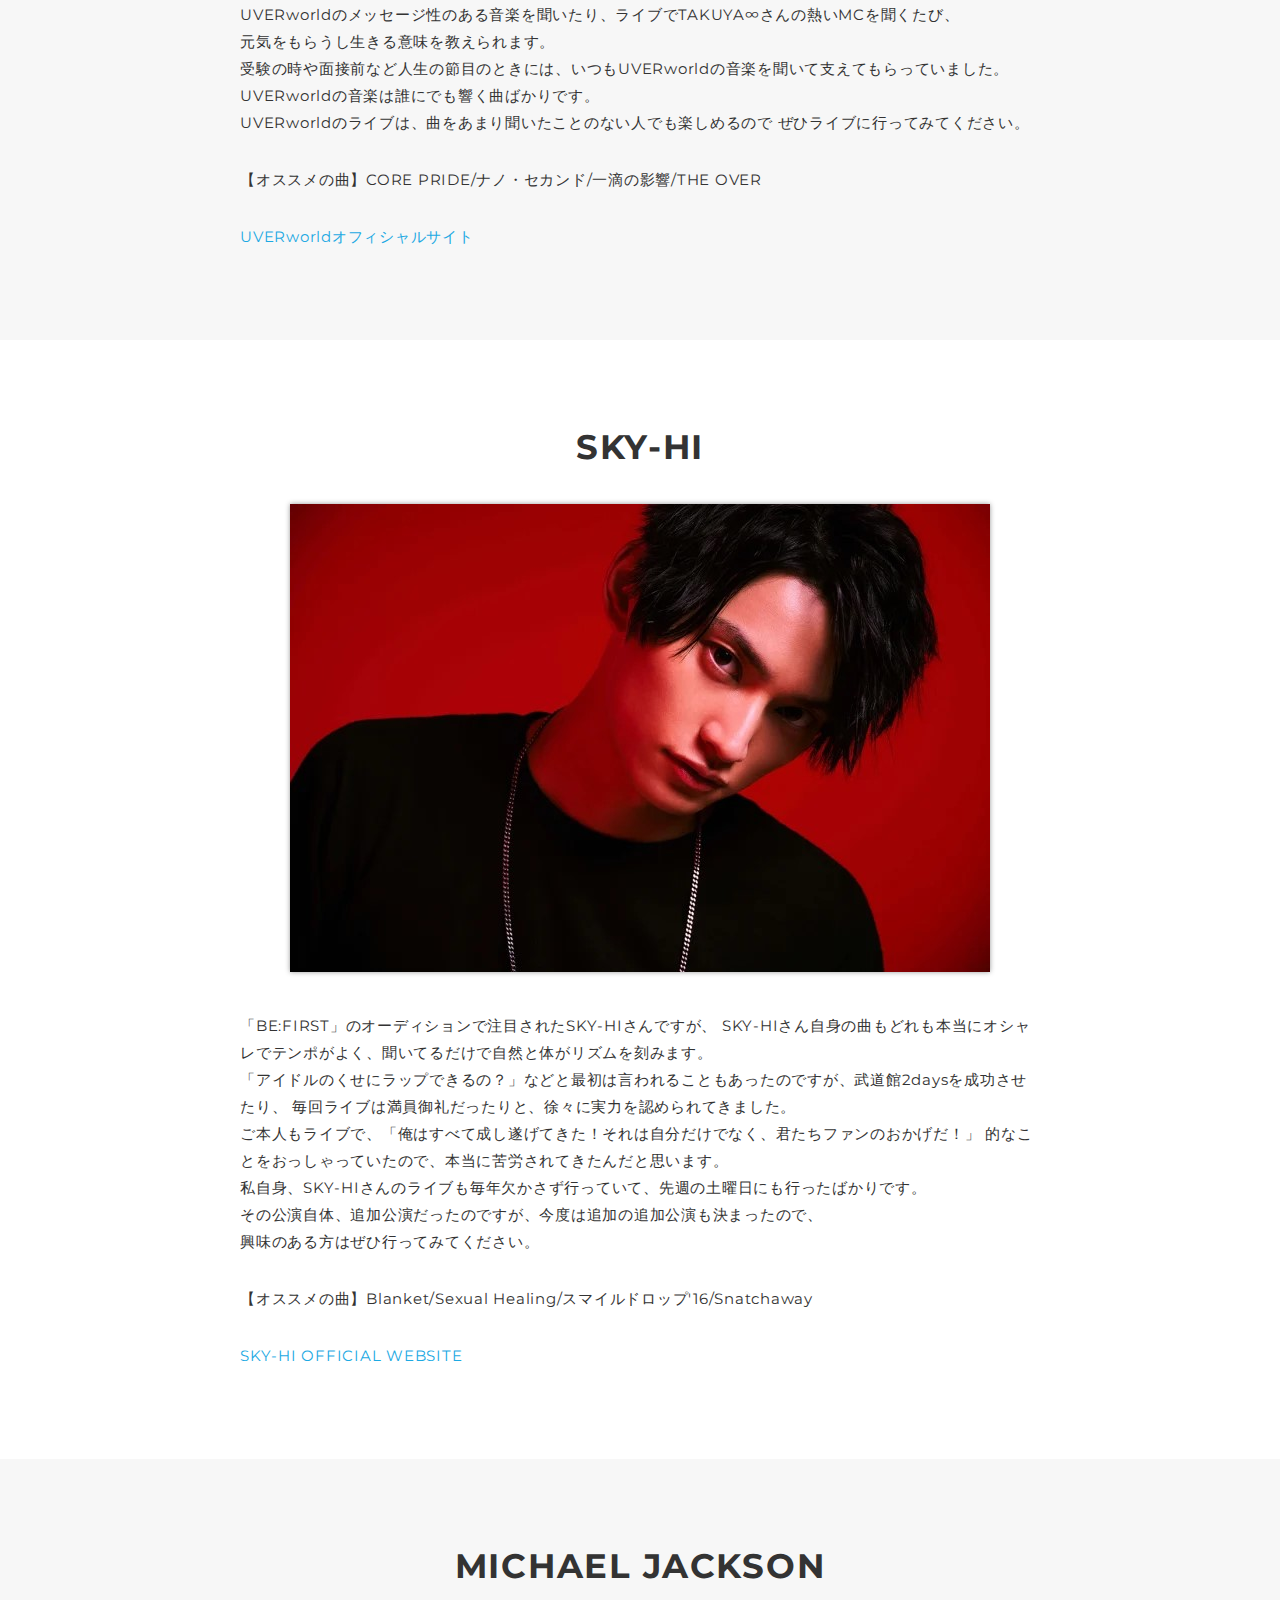
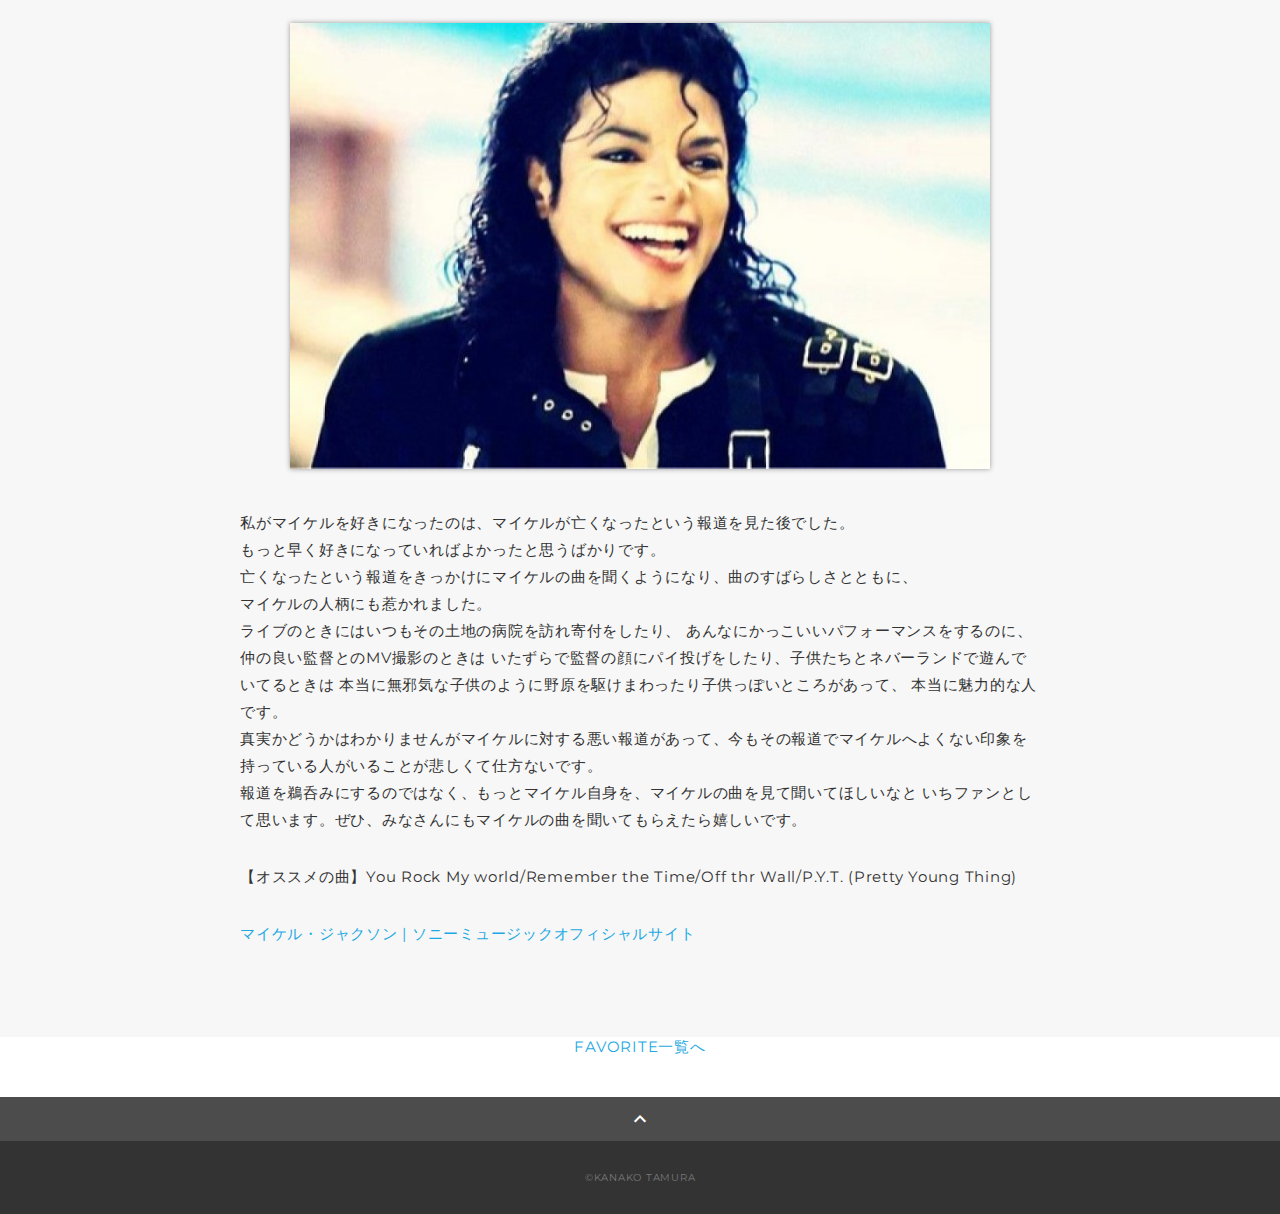
==== commit bc5e15c3: "eclipseからcommit8" ====
--- a/WebContent/artists.html
+++ b/WebContent/artists.html
@@ -75,7 +75,7 @@
                ぜひライブに行ってみてください。
               </p>
               <p>
-              【オススメの曲】
+              【オススメの曲】CORE PRIDE/ナノ・セカンド/一滴の影響/THE OVER
               </p>
               <p>
               <a href="https://www.uverworld.com#homepage_design">UVERworldオフィシャルサイト</a>
@@ -97,14 +97,20 @@
             <div class="profile-body">
               <p>
                「BE:FIRST」のオーディションで注目されたSKY-HIさんですが、
-               <br>
                SKY-HIさん自身の曲もどれも本当にオシャレでテンポがよく、聞いてるだけで自然と体がリズムを刻みます。
                <br>
-               SKY-HIさんのライブも毎年欠かさず行っており、最近だと先週の土曜日に行ったばかりです。
+               「アイドルのくせにラップできるの？」などと最初は言われることもあったのですが、武道館2daysを成功させたり、
+               毎回ライブは満員御礼だったりと、徐々に実力を認められてきました。<br>
+               ご本人もライブで、「俺はすべて成し遂げてきた！それは自分だけでなく、君たちファンのおかげだ！」
+               的なことをおっしゃっていたので、本当に苦労されてきたんだと思います。<br>
+               私自身、SKY-HIさんのライブも毎年欠かさず行っていて、先週の土曜日にも行ったばかりです。
                <br>
                その公演自体、追加公演だったのですが、今度は追加の追加公演も決まったので、
                <br>
                興味のある方はぜひ行ってみてください。
+              </p>
+              <p>
+              【オススメの曲】Blanket/Sexual Healing/スマイルドロップ'16/Snatchaway
               </p>
               <p>
               <a href="https://avex.jp/skyhi/#homepage_design">SKY-HI OFFICIAL WEBSITE</a>
@@ -146,6 +152,9 @@
               いちファンとして思います。ぜひ、みなさんにもマイケルの曲を聞いてもらえたら嬉しいです。
               </p>
               <p>
+              【オススメの曲】You Rock My world/Remember the Time/Off thr Wall/P.Y.T. (Pretty Young Thing)
+              </p>
+              <p>
               <a href="https://www.sonymusic.co.jp/artist/MichaelJackson/#homepage_design">マイケル・ジャクソン | ソニーミュージックオフィシャルサイト</a>
                 </p>
             </div>
